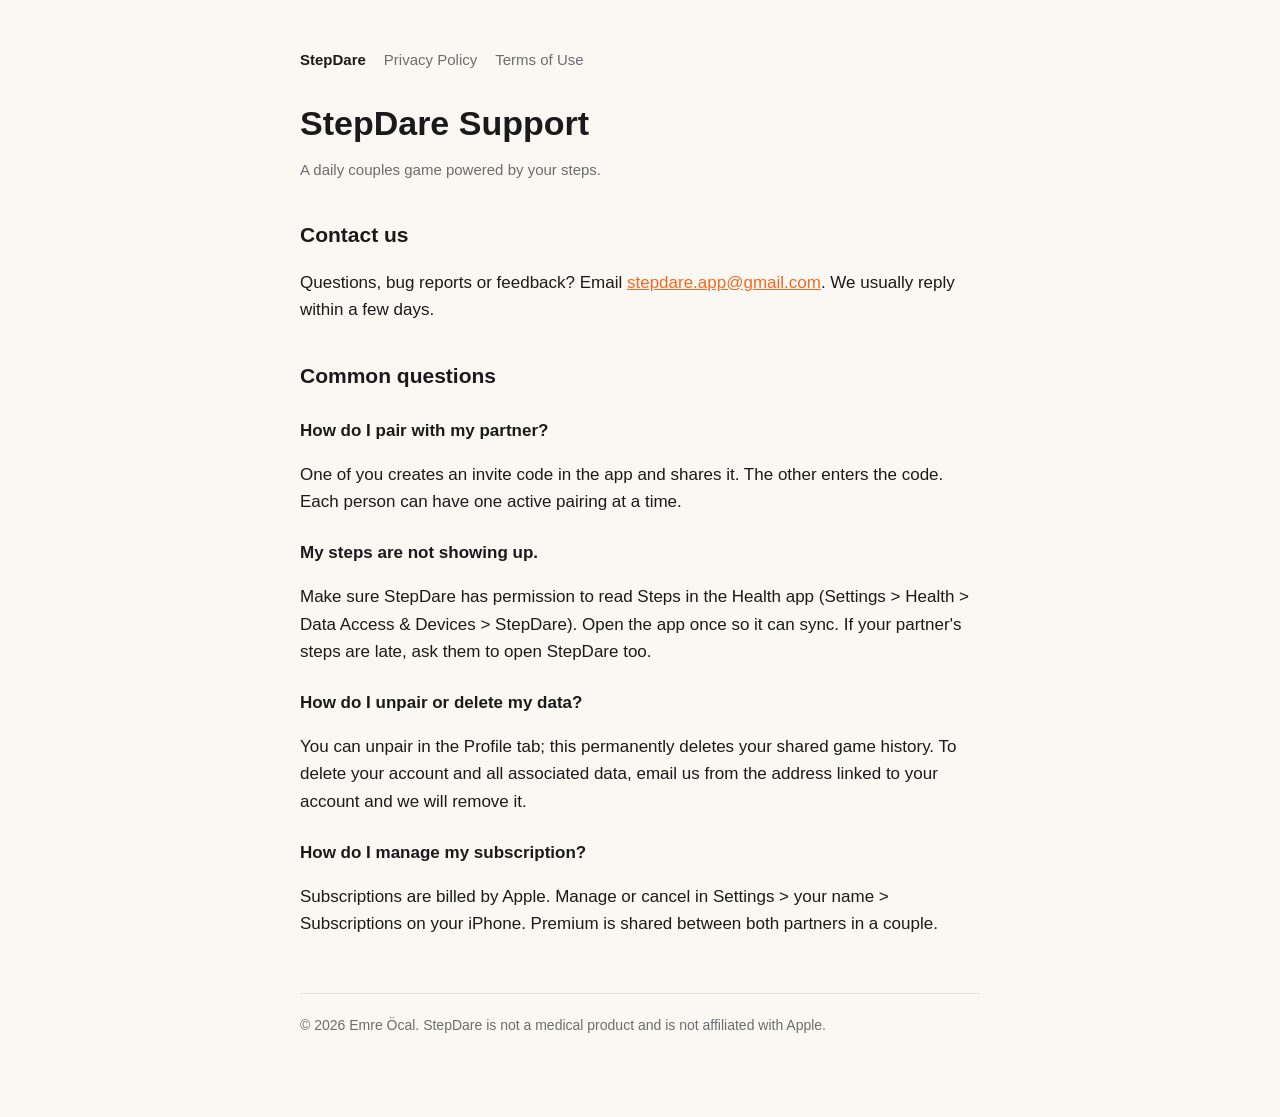
==== index.html @ cda7cd0c "Add StepDare support, privacy and terms pages" ====
<!doctype html>
<html lang="en">
<head>
<meta charset="utf-8">
<meta name="viewport" content="width=device-width, initial-scale=1">
<title>StepDare Support</title>
<meta name="description" content="Support for StepDare, a daily couples game powered by your steps.">
<link rel="stylesheet" href="style.css">
</head>
<body>
<main>
<nav><a class="brand" href="index.html">StepDare</a><a href="privacy.html">Privacy Policy</a><a href="terms.html">Terms of Use</a></nav>

<h1>StepDare Support</h1>
<p class="muted">A daily couples game powered by your steps.</p>

<h2>Contact us</h2>
<p>Questions, bug reports or feedback? Email <a href="mailto:stepdare.app@gmail.com">stepdare.app@gmail.com</a>. We usually reply within a few days.</p>

<h2>Common questions</h2>

<h2 style="font-size:17px;margin-top:24px">How do I pair with my partner?</h2>
<p>One of you creates an invite code in the app and shares it. The other enters the code. Each person can have one active pairing at a time.</p>

<h2 style="font-size:17px;margin-top:24px">My steps are not showing up.</h2>
<p>Make sure StepDare has permission to read Steps in the Health app (Settings &gt; Health &gt; Data Access &amp; Devices &gt; StepDare). Open the app once so it can sync. If your partner's steps are late, ask them to open StepDare too.</p>

<h2 style="font-size:17px;margin-top:24px">How do I unpair or delete my data?</h2>
<p>You can unpair in the Profile tab; this permanently deletes your shared game history. To delete your account and all associated data, email us from the address linked to your account and we will remove it.</p>

<h2 style="font-size:17px;margin-top:24px">How do I manage my subscription?</h2>
<p>Subscriptions are billed by Apple. Manage or cancel in Settings &gt; your name &gt; Subscriptions on your iPhone. Premium is shared between both partners in a couple.</p>

<footer>&copy; 2026 Emre Öcal. StepDare is not a medical product and is not affiliated with Apple.</footer>
</main>
</body>
</html>
---- style.css ----
:root { --ink:#1a1a1c; --muted:#6b6b72; --bg:#fbf8f4; --accent:#f26a21; --line:#e6e0d8; }
@media (prefers-color-scheme: dark) { :root { --ink:#f3f1ee; --muted:#a5a3a0; --bg:#141416; --line:#2c2c30; } }
* { box-sizing: border-box; }
body { margin:0; background:var(--bg); color:var(--ink); font:17px/1.6 -apple-system, BlinkMacSystemFont, "Segoe UI", Roboto, sans-serif; }
main { max-width:720px; margin:0 auto; padding:48px 20px 80px; }
h1 { font-size:34px; line-height:1.15; margin:0 0 8px; }
h2 { font-size:21px; margin:36px 0 8px; }
p, li { color:var(--ink); }
.muted { color:var(--muted); font-size:15px; }
a { color:var(--accent); }
nav { margin-bottom:32px; font-size:15px; display:flex; gap:18px; flex-wrap:wrap; }
nav a { text-decoration:none; color:var(--muted); }
nav a.brand { color:var(--ink); font-weight:700; }
footer { margin-top:56px; padding-top:20px; border-top:1px solid var(--line); color:var(--muted); font-size:14px; }
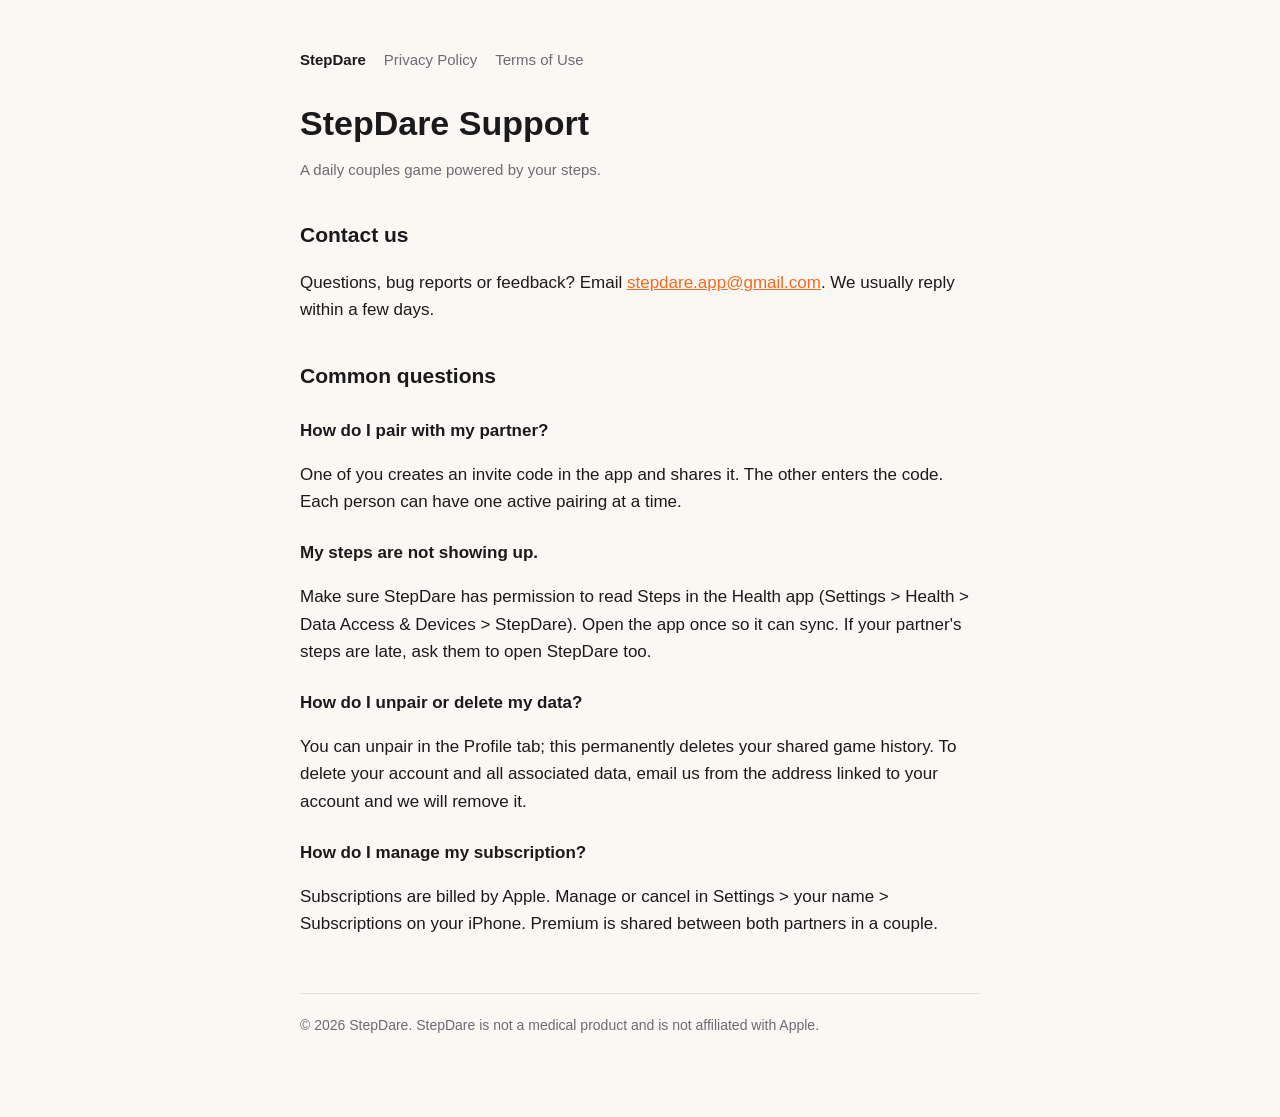
==== commit 24debc6f: "Use StepDare brand name instead of personal name" ====
--- a/index.html
+++ b/index.html
@@ -31,7 +31,7 @@
 <h2 style="font-size:17px;margin-top:24px">How do I manage my subscription?</h2>
 <p>Subscriptions are billed by Apple. Manage or cancel in Settings &gt; your name &gt; Subscriptions on your iPhone. Premium is shared between both partners in a couple.</p>
 
-<footer>&copy; 2026 Emre Öcal. StepDare is not a medical product and is not affiliated with Apple.</footer>
+<footer>&copy; 2026 StepDare. StepDare is not a medical product and is not affiliated with Apple.</footer>
 </main>
 </body>
 </html>
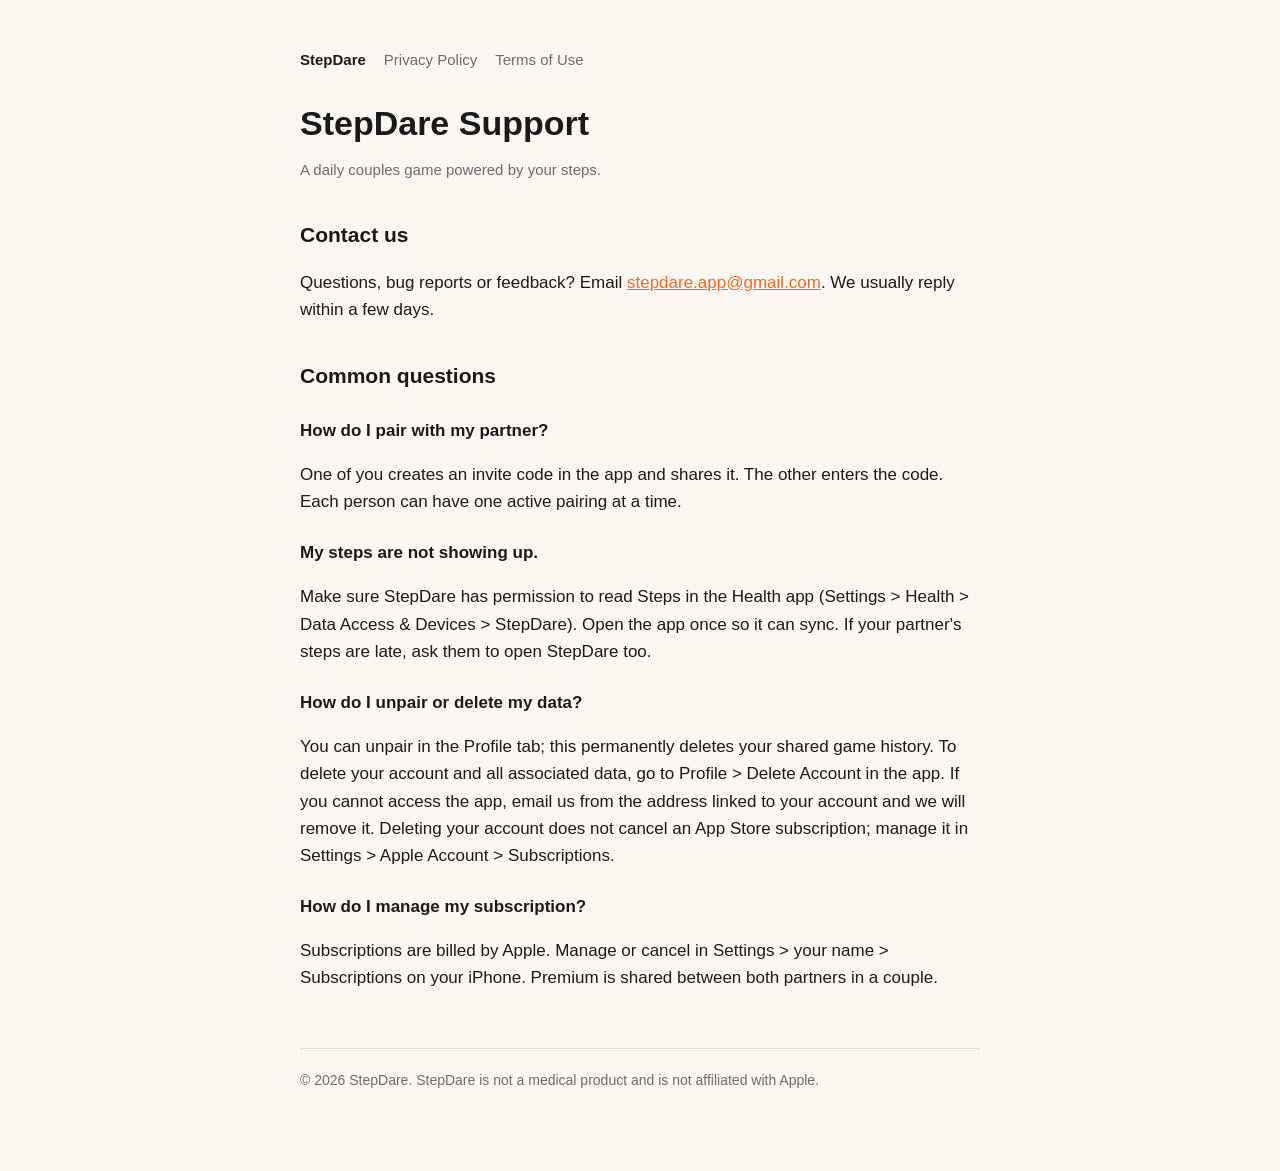
==== commit 262608aa: "Privacy policy and support: in-app account deletion Co-Authored-By: Claude Sonnet 5.5 <noreply@anthr" ====
--- a/index.html
+++ b/index.html
@@ -26,7 +26,7 @@
 <p>Make sure StepDare has permission to read Steps in the Health app (Settings &gt; Health &gt; Data Access &amp; Devices &gt; StepDare). Open the app once so it can sync. If your partner's steps are late, ask them to open StepDare too.</p>
 
 <h2 style="font-size:17px;margin-top:24px">How do I unpair or delete my data?</h2>
-<p>You can unpair in the Profile tab; this permanently deletes your shared game history. To delete your account and all associated data, email us from the address linked to your account and we will remove it.</p>
+<p>You can unpair in the Profile tab; this permanently deletes your shared game history. To delete your account and all associated data, go to Profile &gt; Delete Account in the app. If you cannot access the app, email us from the address linked to your account and we will remove it. Deleting your account does not cancel an App Store subscription; manage it in Settings &gt; Apple Account &gt; Subscriptions.</p>
 
 <h2 style="font-size:17px;margin-top:24px">How do I manage my subscription?</h2>
 <p>Subscriptions are billed by Apple. Manage or cancel in Settings &gt; your name &gt; Subscriptions on your iPhone. Premium is shared between both partners in a couple.</p>
